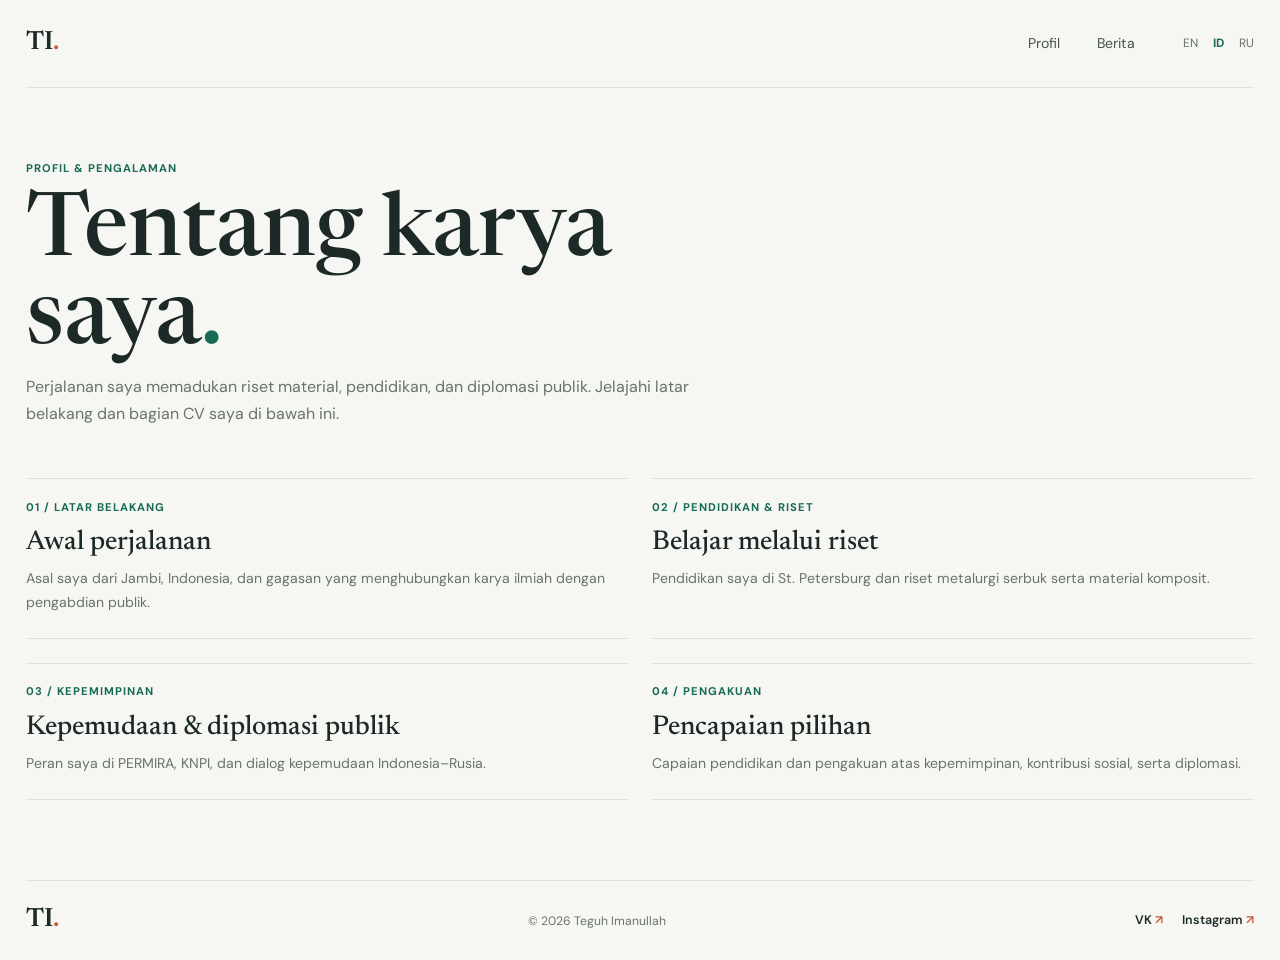
==== about-id.html @ bb49c458 "feat: add multiple new pages including About, Achievements, Background, Leadership, and Research sec" ====
<!DOCTYPE html>
<html lang="id">
<head>
	<meta charset="UTF-8" />
	<meta name="viewport" content="width=device-width, initial-scale=1.0" />
	<meta name="color-scheme" content="light" />
	<meta name="theme-color" content="#f6f7f3" />
	<link rel="icon" href="images/transparent-favicon.ico" type="image/x-icon" sizes="any" />
	<link rel="preconnect" href="https://fonts.googleapis.com" />
	<link rel="preconnect" href="https://fonts.gstatic.com" crossorigin />
	<link href="https://fonts.googleapis.com/css2?family=DM+Sans:wght@400;500;600;700&family=Newsreader:opsz,wght@6..72,500;6..72,600&display=swap" rel="stylesheet" />
	<link rel="stylesheet" href="styles.css" />
	<meta name="description" content="Latar belakang, pendidikan, riset, kepemimpinan, dan penghargaan Teguh Imanullah." />
	<title>Profil | Teguh Imanullah</title>
</head>
<body>
	<a href="#main-content" class="skip-link">Lewati ke konten</a>
	<header class="site-header">
		<a class="wordmark" href="id.html" aria-label="Teguh Imanullah, beranda">TI<span>.</span></a>
		<nav class="primary-nav" aria-label="Navigasi utama"><a href="about-id.html" aria-current="page">Profil</a><a href="news-id.html">Berita</a></nav>
		<nav class="language-nav" aria-label="Pilih bahasa"><a href="about.html" lang="en">EN</a><a href="about-id.html" lang="id" aria-current="page">ID</a><a href="about-ru.html" lang="ru">RU</a></nav>
	</header>
	<main class="news-main" id="main-content">
		<section class="news-intro" aria-labelledby="about-title">
			<p class="eyebrow">Profil &amp; pengalaman</p>
			<h1 id="about-title">Tentang karya saya<span>.</span></h1>
			<p>Perjalanan saya memadukan riset material, pendidikan, dan diplomasi publik. Jelajahi latar belakang dan bagian CV saya di bawah ini.</p>
		</section>
		<nav class="cv-grid" aria-label="Bagian profil dan CV">
			<a class="cv-card" href="background.html"><p class="eyebrow">01 / Latar belakang</p><h2>Awal perjalanan</h2><p>Asal saya dari Jambi, Indonesia, dan gagasan yang menghubungkan karya ilmiah dengan pengabdian publik.</p></a>
			<a class="cv-card" href="research.html"><p class="eyebrow">02 / Pendidikan &amp; riset</p><h2>Belajar melalui riset</h2><p>Pendidikan saya di St. Petersburg dan riset metalurgi serbuk serta material komposit.</p></a>
			<a class="cv-card" href="leadership.html"><p class="eyebrow">03 / Kepemimpinan</p><h2>Kepemudaan &amp; diplomasi publik</h2><p>Peran saya di PERMIRA, KNPI, dan dialog kepemudaan Indonesia–Rusia.</p></a>
			<a class="cv-card" href="achievements.html"><p class="eyebrow">04 / Pengakuan</p><h2>Pencapaian pilihan</h2><p>Capaian pendidikan dan pengakuan atas kepemimpinan, kontribusi sosial, serta diplomasi.</p></a>
		</nav>
	</main>
	<footer class="site-footer">
		<a class="wordmark" href="id.html" aria-label="Teguh Imanullah, beranda">TI<span>.</span></a>
		<p>&copy; 2026 Teguh Imanullah</p>
		<nav class="social-links" aria-label="Media sosial"><a href="https://www.vk.ru/teguhimanullah/" target="_blank" rel="me noopener noreferrer">VK <span aria-hidden="true">&#8599;</span></a><a href="https://www.instagram.com/teguhimanullah6/" target="_blank" rel="me noopener noreferrer">Instagram <span aria-hidden="true">&#8599;</span></a></nav>
	</footer>
</body>
</html>
---- styles.css ----
:root {
    color-scheme: light;
    --paper: #f6f7f3;
    --surface: #fffefa;
    --ink: #1c2926;
    --muted: #68736e;
    --line: #dce2dc;
    --green: #176b55;
    --orange: #c45d3c;
    --serif: "Newsreader", Georgia, serif;
    --sans: "DM Sans", "Segoe UI", sans-serif;
}

*,
*::before,
*::after {
    box-sizing: border-box;
}

html {
    scroll-behavior: smooth;
    scroll-padding-top: 6rem;
}

body {
    margin: 0;
    background: var(--paper);
    color: var(--ink);
    font-family: var(--sans);
    font-size: 16px;
    line-height: 1.65;
    -webkit-font-smoothing: antialiased;
}

a {
    color: inherit;
    text-decoration: none;
}

a:focus-visible {
    outline: 2px solid var(--orange);
    outline-offset: 4px;
}

.skip-link {
    position: absolute;
    z-index: 5;
    top: 1rem;
    left: 1rem;
    padding: 0.65rem 1rem;
    transform: translateY(-160%);
    background: var(--ink);
    color: white;
}

.skip-link:focus {
    transform: translateY(0);
}

.site-header,
main,
.site-footer {
    width: min(1440px, calc(100% - 52px));
    margin-inline: auto;
}

.site-header {
    min-height: 88px;
    display: flex;
    align-items: center;
    justify-content: space-between;
    border-bottom: 1px solid var(--line);
}

.wordmark {
    font-family: var(--serif);
    font-size: 1.65rem;
    font-weight: 600;
    line-height: 1;
}

.wordmark span {
    color: var(--orange);
}

.primary-nav,
.language-nav,
.social-links {
    display: flex;
    align-items: center;
}

.primary-nav {
    gap: 2.3rem;
    margin-left: auto;
    margin-right: 3rem;
    color: #46534e;
    font-size: 0.88rem;
}

.primary-nav a:hover,
.social-links a:hover {
    color: var(--green);
}

.language-nav {
    gap: 0.95rem;
    color: var(--muted);
    font-size: 0.75rem;
}

.language-nav a[aria-current="page"] {
    color: var(--green);
    font-weight: 700;
}

.hero {
    min-height: 630px;
    display: grid;
    grid-template-columns: 1.1fr 0.9fr;
    align-items: center;
    gap: clamp(3rem, 8vw, 8rem);
    padding-block: 4.8rem 5.4rem;
}

.hero-copy {
    padding-block: 1rem;
    animation: rise-in 700ms ease-out both;
}

.eyebrow {
    margin: 0;
    color: var(--green);
    font-size: 0.7rem;
    font-weight: 700;
    letter-spacing: 0.09em;
    line-height: 1.5;
    text-transform: uppercase;
}

.hero .eyebrow {
    display: flex;
    align-items: center;
    gap: 0.65rem;
}

.status-dot {
    width: 7px;
    height: 7px;
    flex: 0 0 auto;
    border-radius: 50%;
    background: var(--orange);
}

.eyebrow-divider {
    color: #a0aaa4;
}

h1,
h2,
h3,
p {
    margin-top: 0;
}

.hero h1 {
    margin: 1.55rem 0 1.3rem;
    font-family: var(--serif);
    font-size: clamp(4.5rem, 8vw, 7rem);
    font-weight: 500;
    letter-spacing: 0;
    line-height: 0.91;
}

.hero h1 span {
    color: var(--green);
}

.hero-lede {
    max-width: 490px;
    margin-bottom: 0.9rem;
    font-family: var(--serif);
    font-size: clamp(1.45rem, 2.3vw, 1.85rem);
    line-height: 1.25;
}

.hero-intro {
    max-width: 440px;
    margin-bottom: 1.8rem;
    color: var(--muted);
    font-size: 0.93rem;
}

.text-link {
    display: inline-flex;
    align-items: center;
    gap: 0.65rem;
    padding-bottom: 0.28rem;
    border-bottom: 1px solid #9aaca3;
    color: var(--green);
    font-size: 0.85rem;
    font-weight: 700;
}

.text-link span {
    transition: transform 180ms ease;
}

.text-link:hover span {
    transform: translateY(3px);
}

.portrait-wrap {
    position: relative;
    width: 100%;
    max-width: 488px;
    justify-self: end;
    animation: rise-in 800ms 100ms ease-out both;
}

.portrait-frame {
    position: relative;
    aspect-ratio: 0.82;
    overflow: hidden;
    background: #dce8df;
    isolation: isolate;
}

.portrait-frame::before {
    position: absolute;
    z-index: -1;
    inset: 12px;
    border: 1px solid rgb(255 255 255 / 54%);
    content: "";
}

.portrait-frame img {
    position: absolute;
    inset: 0;
    width: 100%;
    height: 100%;
    object-fit: contain;
    object-position: center bottom;
}

.portrait-caption {
    position: absolute;
    right: 0;
    bottom: 0;
    left: 0;
    display: flex;
    justify-content: space-between;
    gap: 1rem;
    margin: 0;
    padding: 1rem 1.15rem;
    background: rgb(28 41 38 / 88%);
    color: white;
    font-size: 0.68rem;
}

.portrait-caption i {
    color: #e69b78;
    font-style: normal;
}

.portrait-index {
    position: absolute;
    right: -1.25rem;
    bottom: 5.3rem;
    color: var(--muted);
    font-size: 0.64rem;
    letter-spacing: 0.1em;
    writing-mode: vertical-rl;
}

.work-section {
    display: grid;
    grid-template-columns: 0.9fr 1.1fr;
    gap: clamp(3rem, 8vw, 8rem);
    padding-block: 5.7rem;
    border-top: 1px solid var(--line);
}

.section-heading h2 {
    margin: 1rem 0 0;
    font-family: var(--serif);
    font-size: clamp(2.5rem, 4vw, 3.65rem);
    font-weight: 500;
    line-height: 1.05;
}

.section-heading h2 span {
    color: var(--green);
}

.discipline-list {
    border-top: 1px solid var(--line);
}

.discipline {
    display: grid;
    grid-template-columns: 2.2rem 1fr 1rem;
    align-items: start;
    gap: 1.1rem;
    padding: 1.55rem 0;
    border-bottom: 1px solid var(--line);
}

.discipline-number {
    padding-top: 0.3rem;
    color: var(--orange);
    font-size: 0.72rem;
    font-weight: 700;
}

.discipline h3 {
    margin-bottom: 0.4rem;
    font-family: var(--serif);
    font-size: 1.55rem;
    font-weight: 500;
}

.discipline p {
    max-width: 430px;
    margin: 0;
    color: var(--muted);
    font-size: 0.88rem;
}

.discipline-mark {
    color: var(--green);
    font-size: 1rem;
}

.profile-section {
    display: grid;
    grid-template-columns: 0.9fr 1.1fr;
    gap: clamp(3rem, 8vw, 8rem);
    padding-block: 4.5rem 5.3rem;
    border-top: 1px solid var(--line);
}

.profile-grid {
    display: grid;
    grid-template-columns: repeat(2, minmax(0, 1fr));
    gap: 1.5rem;
}

.profile-entry {
    padding-top: 1.15rem;
    border-top: 1px solid var(--line);
}

.profile-entry h3 {
    margin: 0.75rem 0 0.55rem;
    font-family: var(--serif);
    font-size: 1.45rem;
    font-weight: 500;
    line-height: 1.15;
}

.profile-entry > p:last-child {
    margin: 0;
    color: var(--muted);
    font-size: 0.85rem;
}

.cv-grid {
    display: grid;
    grid-template-columns: repeat(2, minmax(0, 1fr));
    gap: 1.5rem;
}

.cv-card {
    display: block;
    min-height: 100%;
    padding: 1.2rem 0 1.5rem;
    border-top: 1px solid var(--line);
    border-bottom: 1px solid var(--line);
    transition: border-color 180ms ease, transform 180ms ease;
}

.cv-card:hover {
    transform: translateY(-3px);
    border-color: var(--green);
}

.cv-card h2,
.cv-detail h2 {
    margin: 0.75rem 0 0.55rem;
    font-family: var(--serif);
    font-size: 1.7rem;
    font-weight: 500;
    line-height: 1.15;
}

.cv-card > p:last-child,
.cv-detail p,
.cv-detail li {
    color: var(--muted);
    font-size: 0.88rem;
}

.cv-card > p:last-child {
    margin: 0;
}

.cv-detail {
    max-width: 780px;
}

.cv-detail section + section {
    margin-top: 2rem;
    padding-top: 1.5rem;
    border-top: 1px solid var(--line);
}

.cv-detail h2 {
    font-size: 1.55rem;
}

.cv-detail p:last-child,
.cv-detail ul:last-child {
    margin-bottom: 0;
}

.cv-detail ul {
    padding-left: 1.25rem;
}

.cv-back-link {
    display: inline-flex;
    margin-top: 2.5rem;
    color: var(--green);
    font-size: 0.85rem;
    font-weight: 700;
}

.cv-back-link:hover {
    text-decoration: underline;
    text-underline-offset: 0.2em;
}

.news-main {
    min-height: calc(100vh - 168px);
    padding-block: 4.5rem 5rem;
}

.news-intro {
    max-width: 720px;
    padding-bottom: 3.2rem;
}

.news-intro h1 {
    margin: 0.8rem 0 0.55rem;
    font-family: var(--serif);
    font-size: clamp(3.4rem, 7vw, 5.5rem);
    font-weight: 500;
    letter-spacing: 0;
    line-height: 1;
}

.news-intro h1 span {
    color: var(--green);
}

.news-intro > p:last-child {
    margin: 0;
    color: var(--muted);
}

.news-list {
    display: grid;
    grid-template-columns: repeat(4, minmax(0, 1fr));
    gap: 2rem 1.25rem;
}

.news-item {
    position: relative;
    display: grid;
    grid-template-columns: minmax(0, 1fr);
    align-content: start;
    gap: 0.7rem;
    min-width: 0;
    padding-bottom: 1.5rem;
    border-bottom: 1px solid var(--line);
}

.news-image {
    display: grid;
    width: 100%;
    aspect-ratio: 4 / 3;
    overflow: hidden;
    background: #e5eae6;
}

.news-image img {
    display: block;
    width: 100%;
    height: 100%;
    object-fit: cover;
}

.news-image--logo {
    padding: 0.75rem;
    background: #fffefa;
}

.news-image--logo img {
    object-fit: contain;
}

.news-image--publisher {
    place-items: center;
    background: var(--ink);
    color: #fffefa;
    font-family: var(--serif);
    font-size: 1.25rem;
    font-weight: 600;
}

.news-date {
    display: flex;
    justify-content: space-between;
    gap: 0.5rem;
    margin: 0;
    color: var(--muted);
    font-size: 0.7rem;
}

.news-date span {
    color: var(--green);
    font-size: 0.68rem;
    font-weight: 700;
    letter-spacing: 0.06em;
}

.news-copy h2 {
    margin: 0 0 0.5rem;
    font-family: var(--serif);
    font-size: 1.35rem;
    font-weight: 500;
    line-height: 1.15;
}

.news-copy > p {
    margin-bottom: 0.85rem;
    color: var(--muted);
    font-size: 0.8rem;
    line-height: 1.55;
}

.news-copy .text-link {
    max-width: 100%;
    gap: 0.4rem;
    flex-wrap: wrap;
    font-size: 0.76rem;
}

.news-index {
    position: absolute;
    top: 2.7rem;
    right: 0.55rem;
    z-index: 1;
    padding: 0.15rem 0.35rem;
    background: var(--ink);
    color: var(--surface);
    font-size: 0.75rem;
    font-weight: 700;
}

@media (max-width: 1100px) {
    .news-list,
    .news-reference-list {
        grid-template-columns: repeat(3, minmax(0, 1fr));
    }
}

.news-note {
    margin: 1.2rem 0 0;
    color: var(--muted);
    font-size: 0.75rem;
}

.news-reference-section {
    margin-top: 3.5rem;
    padding-top: 2rem;
    border-top: 1px solid var(--line);
}

.news-reference-section h2 {
    margin: 0.65rem 0 0.4rem;
    font-family: var(--serif);
    font-size: clamp(1.8rem, 3vw, 2.4rem);
    font-weight: 500;
    line-height: 1.15;
}

.news-reference-intro {
    margin: 0 0 1.5rem;
    color: var(--muted);
    font-size: 0.85rem;
}

.news-reference-list {
    display: grid;
    grid-template-columns: repeat(4, minmax(0, 1fr));
    gap: 2rem 1.25rem;
    margin: 0;
    padding: 0;
    list-style: none;
}

.news-reference-list li {
    position: relative;
    display: grid;
    grid-template-columns: minmax(0, 1fr);
    align-content: start;
    gap: 0.7rem;
    min-width: 0;
    padding-bottom: 1.5rem;
    border-bottom: 1px solid var(--line);
}

.news-reference-list li:nth-child(n + 21) {
    display: none;
}

.news-reference-list li::before {
    display: grid;
    aspect-ratio: 4 / 3;
    place-items: center;
    padding: 1rem;
    background: var(--ink);
    color: #fffefa;
    content: "PRESS COVERAGE";
    font-family: var(--serif);
    font-size: 1rem;
    font-weight: 600;
    text-align: center;
}

.news-reference-list li:nth-child(1)::before {
    background: #315a4b;
    content: "WORLD PUBLIC SUMMIT";
}

.news-reference-list li:nth-child(2)::before {
    background: #1c3e42;
    content: "BRICS EDUCATION COUNCIL";
}

.news-reference-list li:nth-child(4)::before,
.news-reference-list li:nth-child(11)::before {
    background: #174b52;
    content: "SPbPU HARMONY";
}

.news-reference-list li:nth-child(5)::before {
    background: #405b3b;
    content: "LENMEDIA";
}

.news-reference-list li:nth-child(6)::before {
    background: #334858;
    content: "PETERSBURG DIARY";
}

.news-reference-list li:nth-child(7)::before {
    background: #6b3b32;
    content: "SPBSSK";
}

.news-reference-list li:nth-child(8)::before,
.news-reference-list li:nth-child(10)::before,
.news-reference-list li:nth-child(12)::before {
    background: #174b52;
    content: "SPbPU";
}

.news-reference-list li:nth-child(9)::before {
    background: #3e5548;
    content: "ZAURAL";
}

.news-reference-list li:nth-child(13)::before {
    background: #31475e;
    content: "TV ZVEZDA";
}

.news-reference-list li:nth-child(16)::before {
    background: #173c38;
    content: "POLYTECH GLOBAL";
}

.news-reference-list li:nth-child(17)::before {
    background: #303842;
    content: "DZEN";
}

.news-reference-list li:nth-child(19)::before {
    background: #525044;
    content: "INTERMOL";
}

.news-reference-list li:nth-child(20)::before {
    background: #35564b;
    content: "RUSSIAN GEOGRAPHICAL SOCIETY";
}

.news-reference-list a {
    font-family: var(--serif);
    font-size: 1.2rem;
    line-height: 1.3;
}

.news-reference-list a:hover {
    color: var(--green);
}

.news-reference-list span {
    color: var(--muted);
    font-size: 0.76rem;
    line-height: 1.5;
}

.news-reference-list li:nth-child(3)::before {
    background: #dce5df url("https://f34aa803-8613-44c2-aeb6-1ffc411a222c.selstorage.ru/persons/263/photo.webp") center 32% / cover no-repeat;
    content: "";
}

.news-reference-list li:nth-child(14)::before {
    background: #e6e9e7 url("https://images.techinsider.ru/upload/img_cache/032/03265e55a5d1e3d74e8982543499662b_ce_2000x1333x0x17_cropped_666x444.webp") center / cover no-repeat;
    content: "";
}

.news-reference-list li:nth-child(15)::before {
    background: #e6e9e7 url("https://www.m24.ru/b/d/nBkSUhL2h1Qkncm2Jb6BrNOp2Z3z8Zj21iDEh_fH_nKUPXuaDyXTjHou4MVO6BCVoZKf9GqVe5Q_CPawk214LyWK9G1N5ho=zbVJ37tpkvL1dCUM3Nq74A.jpg") center / cover no-repeat;
    content: "";
}

.news-reference-list li:nth-child(18)::before {
    background: #e6e9e7 url("https://xn----8sbnatxcctbeddbtj9c2e.xn--p1ai/files/news/2022/09/zastavka_v_socseti.jpg") center / cover no-repeat;
    content: "";
}

.closing-note {
    display: grid;
    grid-template-columns: 0.8fr 1.5fr auto;
    align-items: center;
    gap: 2rem;
    padding: 2.2rem 0 3.7rem;
    border-top: 1px solid var(--line);
}

.closing-note blockquote {
    margin: 0;
    font-family: var(--serif);
    font-size: clamp(1.7rem, 3vw, 2.55rem);
    line-height: 1.2;
}

.closing-note .text-link {
    justify-self: end;
    white-space: nowrap;
}

.site-footer {
    min-height: 80px;
    display: flex;
    align-items: center;
    justify-content: space-between;
    gap: 1.5rem;
    border-top: 1px solid var(--line);
}

.site-footer > p {
    margin: 0;
    color: var(--muted);
    font-size: 0.76rem;
}

.social-links {
    gap: 1.2rem;
    font-size: 0.78rem;
    font-weight: 600;
}

.social-links span {
    color: var(--orange);
}

@keyframes rise-in {
    from {
        opacity: 0;
        transform: translateY(16px);
    }

    to {
        opacity: 1;
        transform: translateY(0);
    }
}

@media (max-width: 760px) {
    .site-header,
    main,
    .site-footer {
        width: min(100% - 40px, 560px);
    }

    .site-header {
        min-height: 72px;
    }

    .primary-nav {
        gap: 1rem;
        margin-right: 1.2rem;
        font-size: 0.78rem;
    }

    .language-nav {
        gap: 0.55rem;
        font-size: 0.68rem;
    }

    .hero {
        min-height: 0;
        grid-template-columns: 1fr 0.76fr;
        gap: 1.4rem;
        padding-block: 4rem 4.5rem;
    }

    .hero .eyebrow {
        flex-wrap: wrap;
        gap: 0.4rem;
        font-size: 0.58rem;
    }

    .hero h1 {
        font-size: clamp(3.2rem, 10vw, 5rem);
    }

    .hero-lede {
        font-size: 1.4rem;
    }

    .hero-intro {
        font-size: 0.83rem;
    }

    .portrait-index {
        right: -1rem;
    }

    .work-section {
        grid-template-columns: 1fr;
        gap: 2.2rem;
        padding-block: 4rem;
    }

    .profile-section {
        grid-template-columns: 1fr;
        gap: 2.2rem;
        padding-block: 3.5rem 4rem;
    }

    .cv-grid {
        grid-template-columns: 1fr;
        gap: 1.2rem;
    }

    .news-main {
        padding-block: 3.5rem 4rem;
    }

    .news-item {
        grid-template-columns: minmax(0, 1fr);
    }

    .news-list {
        grid-template-columns: repeat(2, minmax(0, 1fr));
    }

    .news-reference-list {
        grid-template-columns: repeat(2, minmax(0, 1fr));
    }

    .closing-note {
        grid-template-columns: 1fr auto;
        gap: 0.8rem 1.5rem;
    }

    .closing-note .eyebrow {
        grid-column: 1 / -1;
    }
}

@media (max-width: 520px) {
    .site-header,
    main,
    .site-footer {
        width: calc(100% - 36px);
    }

    .primary-nav {
        gap: 0.8rem;
        margin-right: 0.8rem;
    }

    .primary-nav a {
        font-size: 0.72rem;
    }

    .language-nav {
        gap: 0.45rem;
    }

    .hero {
        grid-template-columns: 1fr;
        gap: 2.5rem;
        padding-top: 3.2rem;
    }

    .hero-copy {
        padding: 0;
    }

    .hero h1 {
        margin-top: 1.2rem;
        font-size: clamp(4rem, 16vw, 5.2rem);
    }

    .portrait-wrap {
        width: min(82%, 330px);
        justify-self: center;
    }

    .portrait-index {
        right: -1.5rem;
    }

    .discipline {
        grid-template-columns: 1.7rem 1fr 0.8rem;
        gap: 0.65rem;
    }

    .profile-grid {
        grid-template-columns: 1fr;
        gap: 1.5rem;
    }

    .news-item {
        grid-template-columns: minmax(0, 1fr);
        gap: 1rem;
    }

    .news-reference-list li {
        grid-template-columns: 1fr;
        gap: 0.7rem;
    }

    .news-reference-list span {
        text-align: left;
    }

    .news-date {
        align-items: baseline;
    }

    .news-list {
        grid-template-columns: 1fr;
    }

    .news-reference-list {
        grid-template-columns: 1fr;
    }

    .closing-note .text-link {
        justify-self: start;
    }

    .site-footer {
        flex-wrap: wrap;
        padding-block: 1.2rem;
    }

    .site-footer > p {
        order: 1;
        width: 100%;
    }
}

@media (prefers-reduced-motion: reduce) {
    *,
    *::before,
    *::after {
        scroll-behavior: auto !important;
        animation-duration: 0.01ms !important;
        animation-iteration-count: 1 !important;
        transition-duration: 0.01ms !important;
    }
}
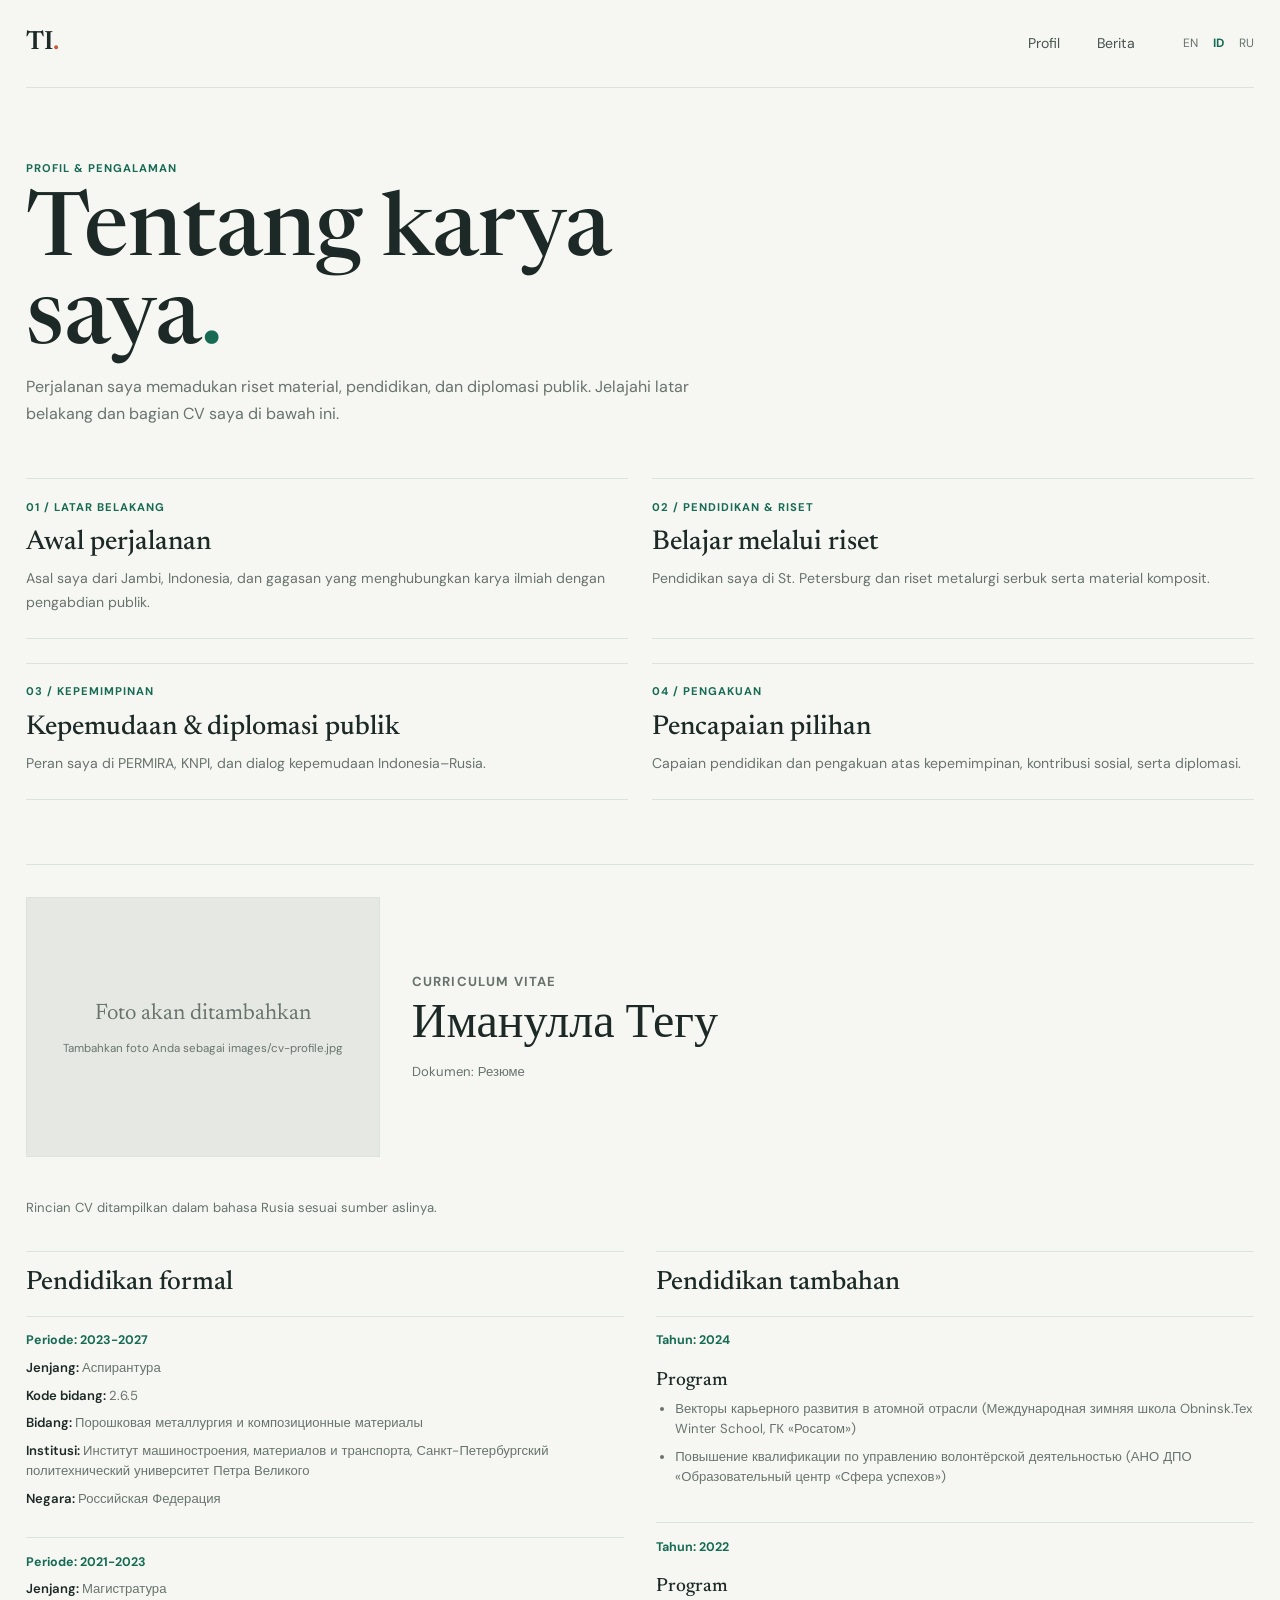
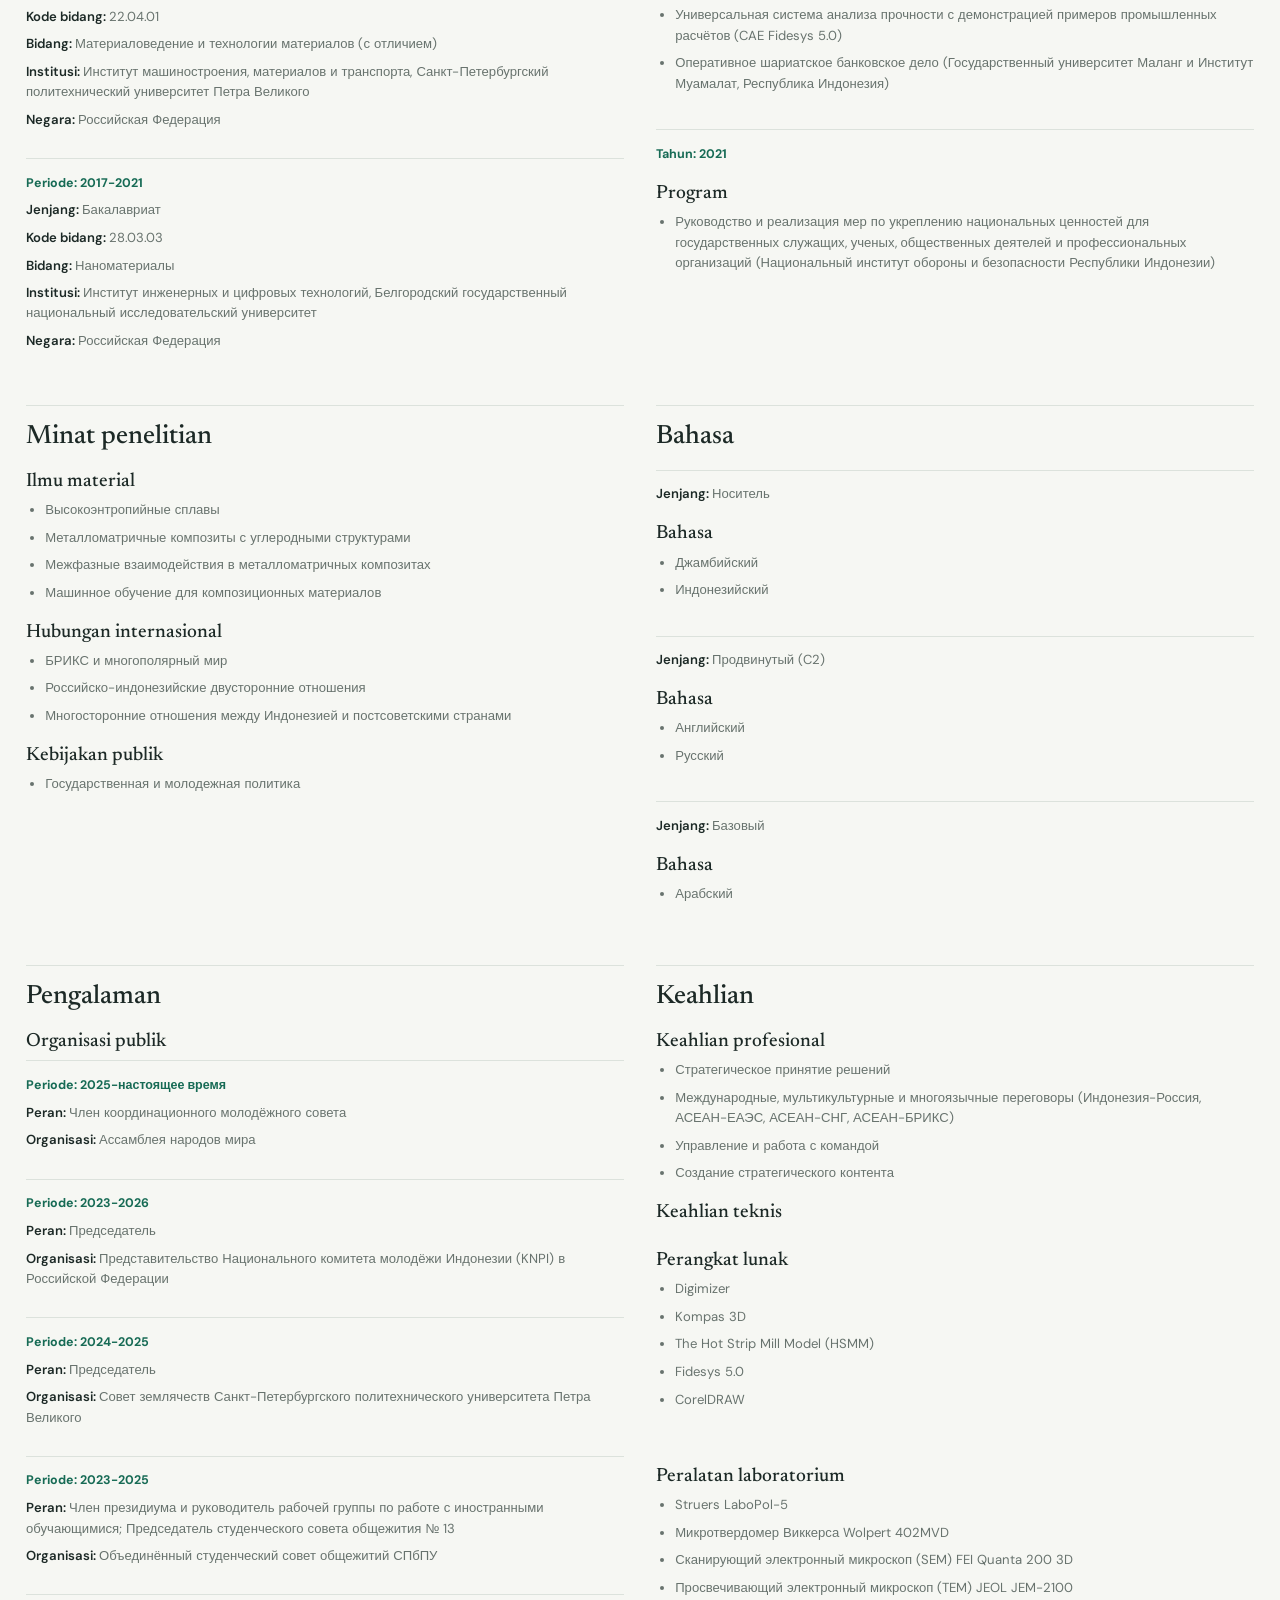
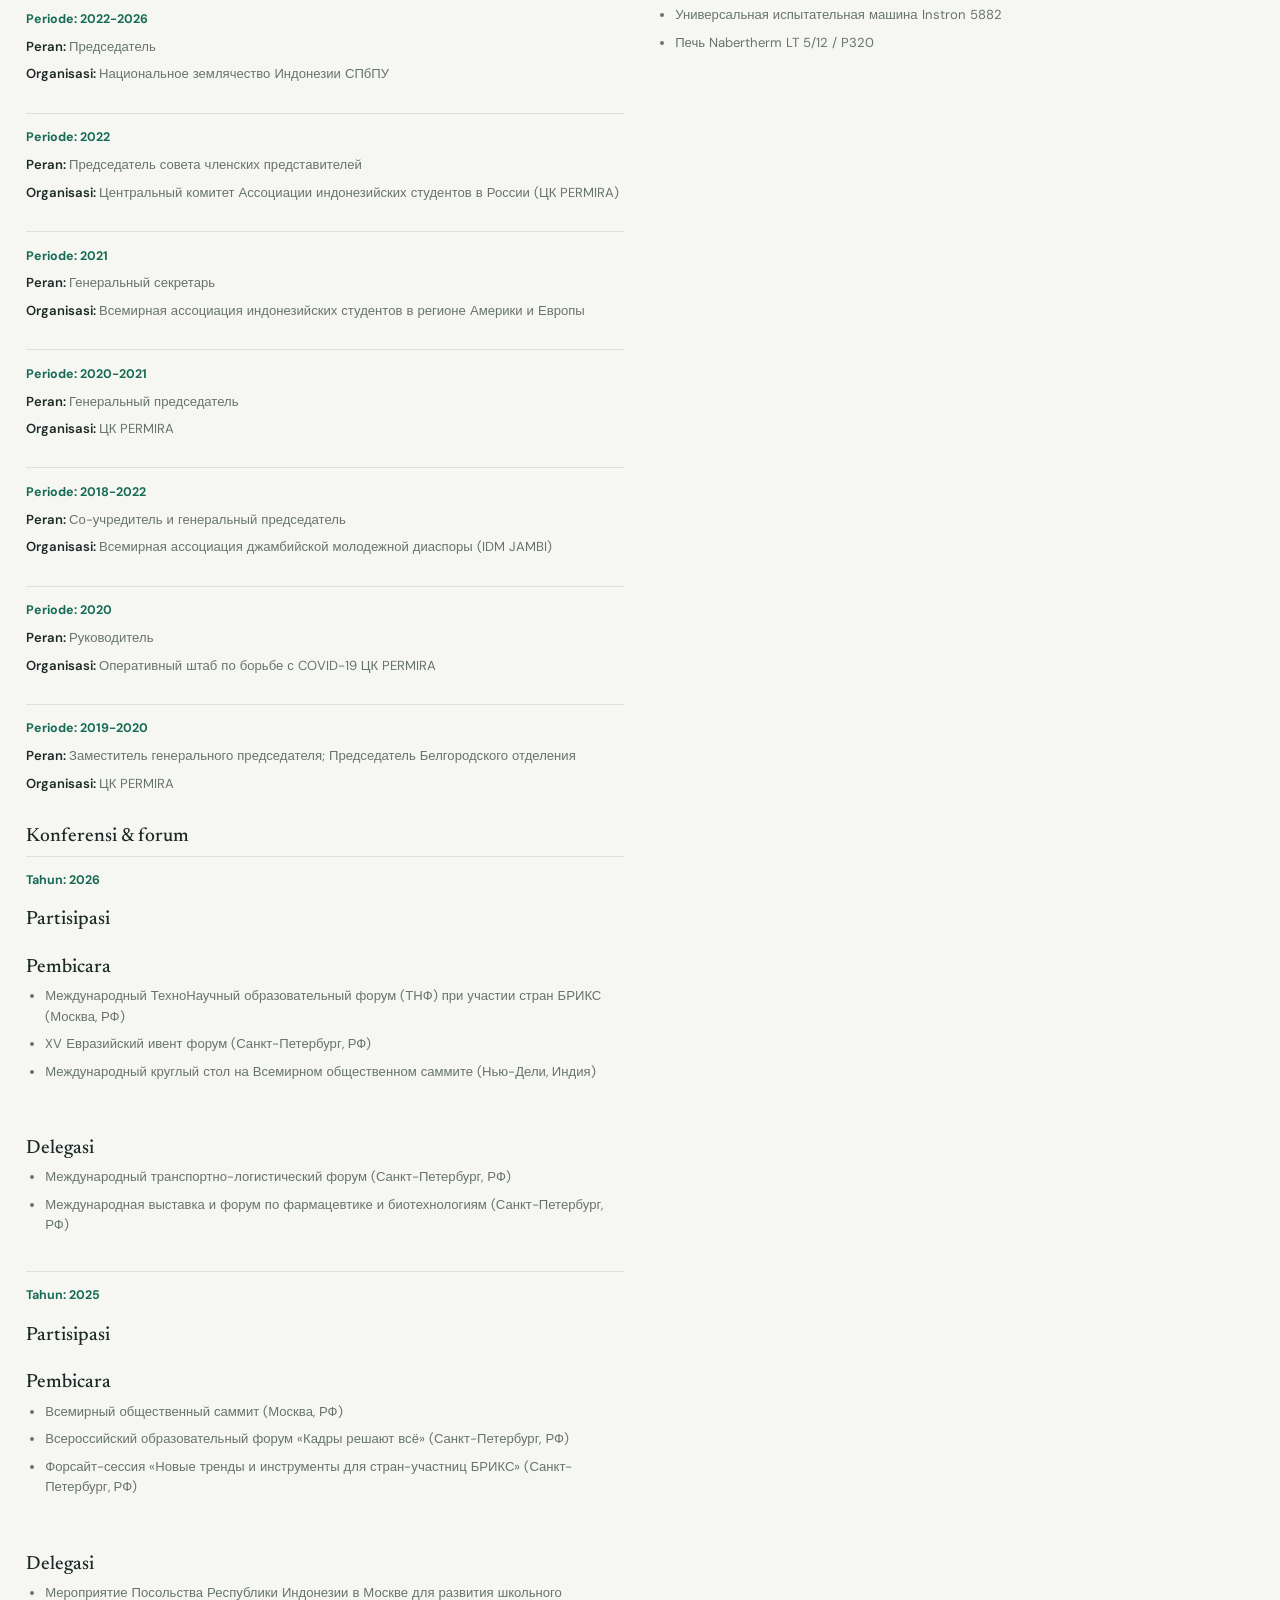
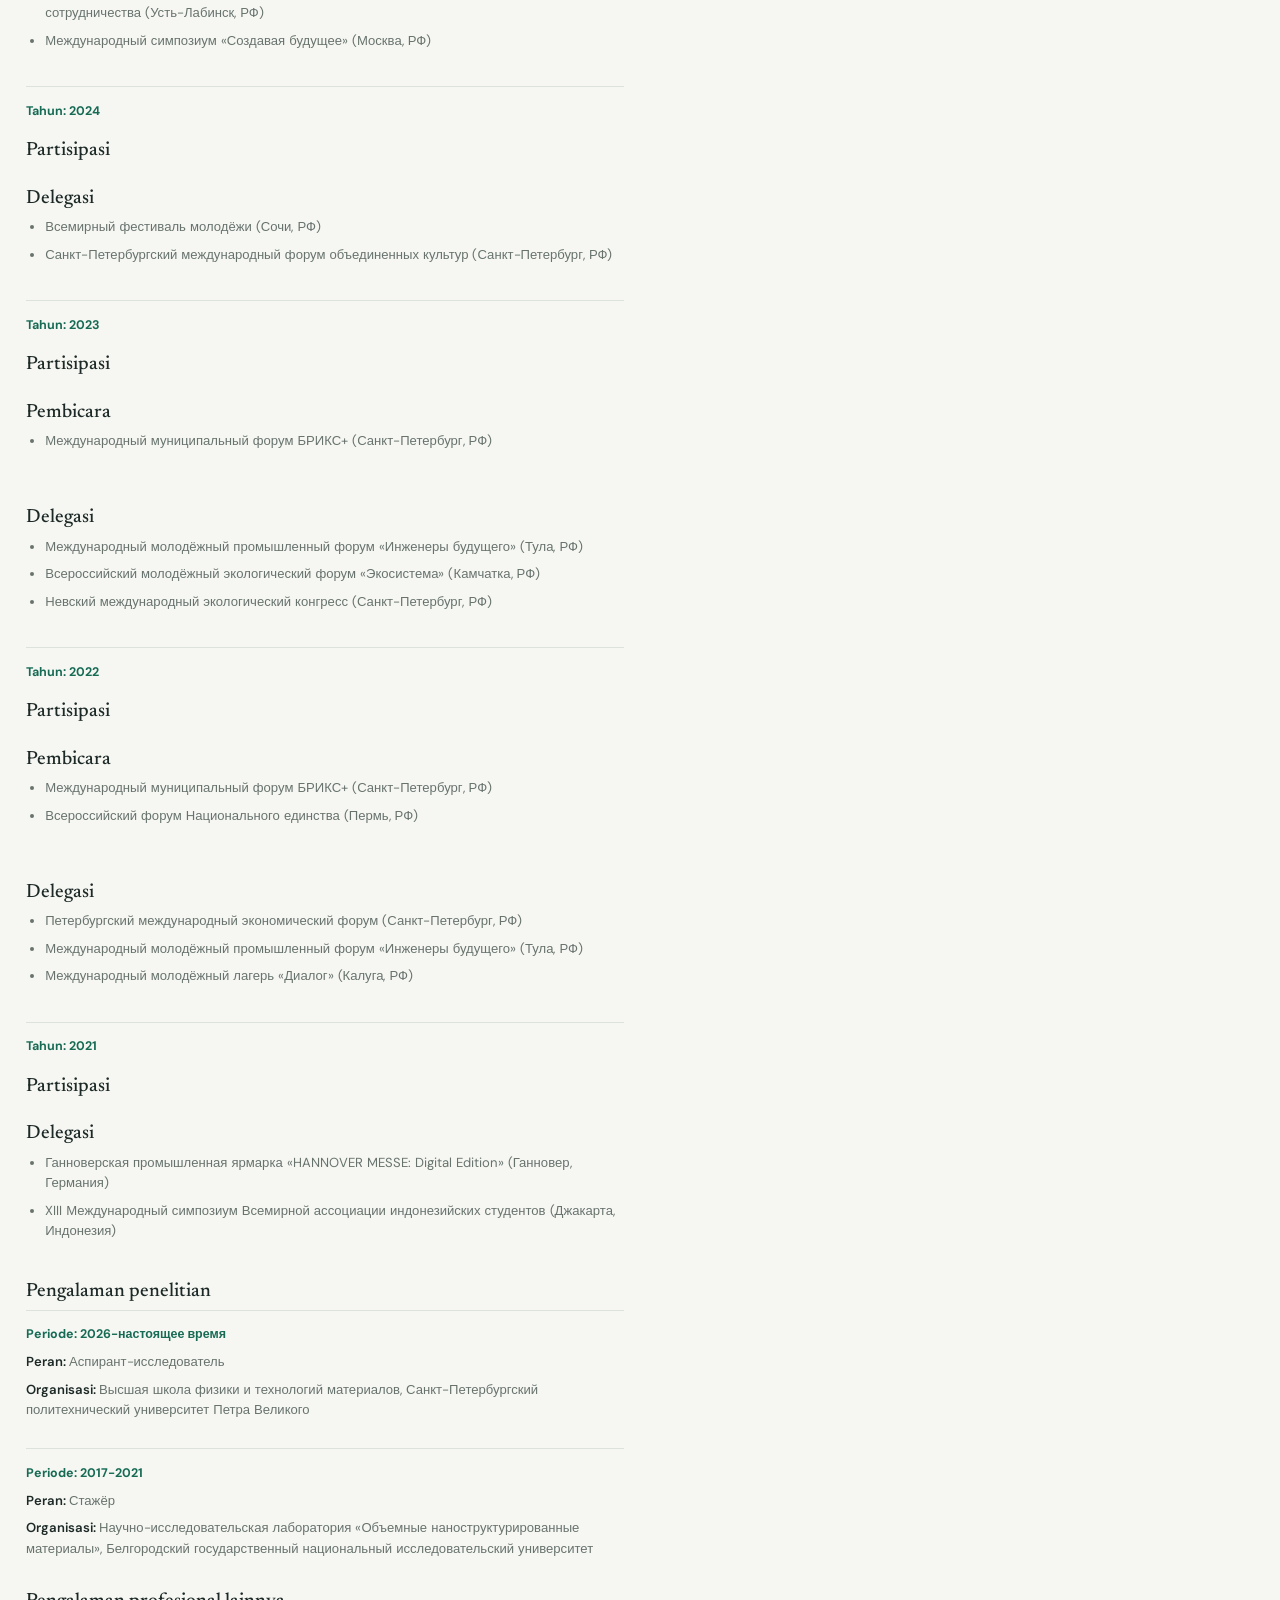
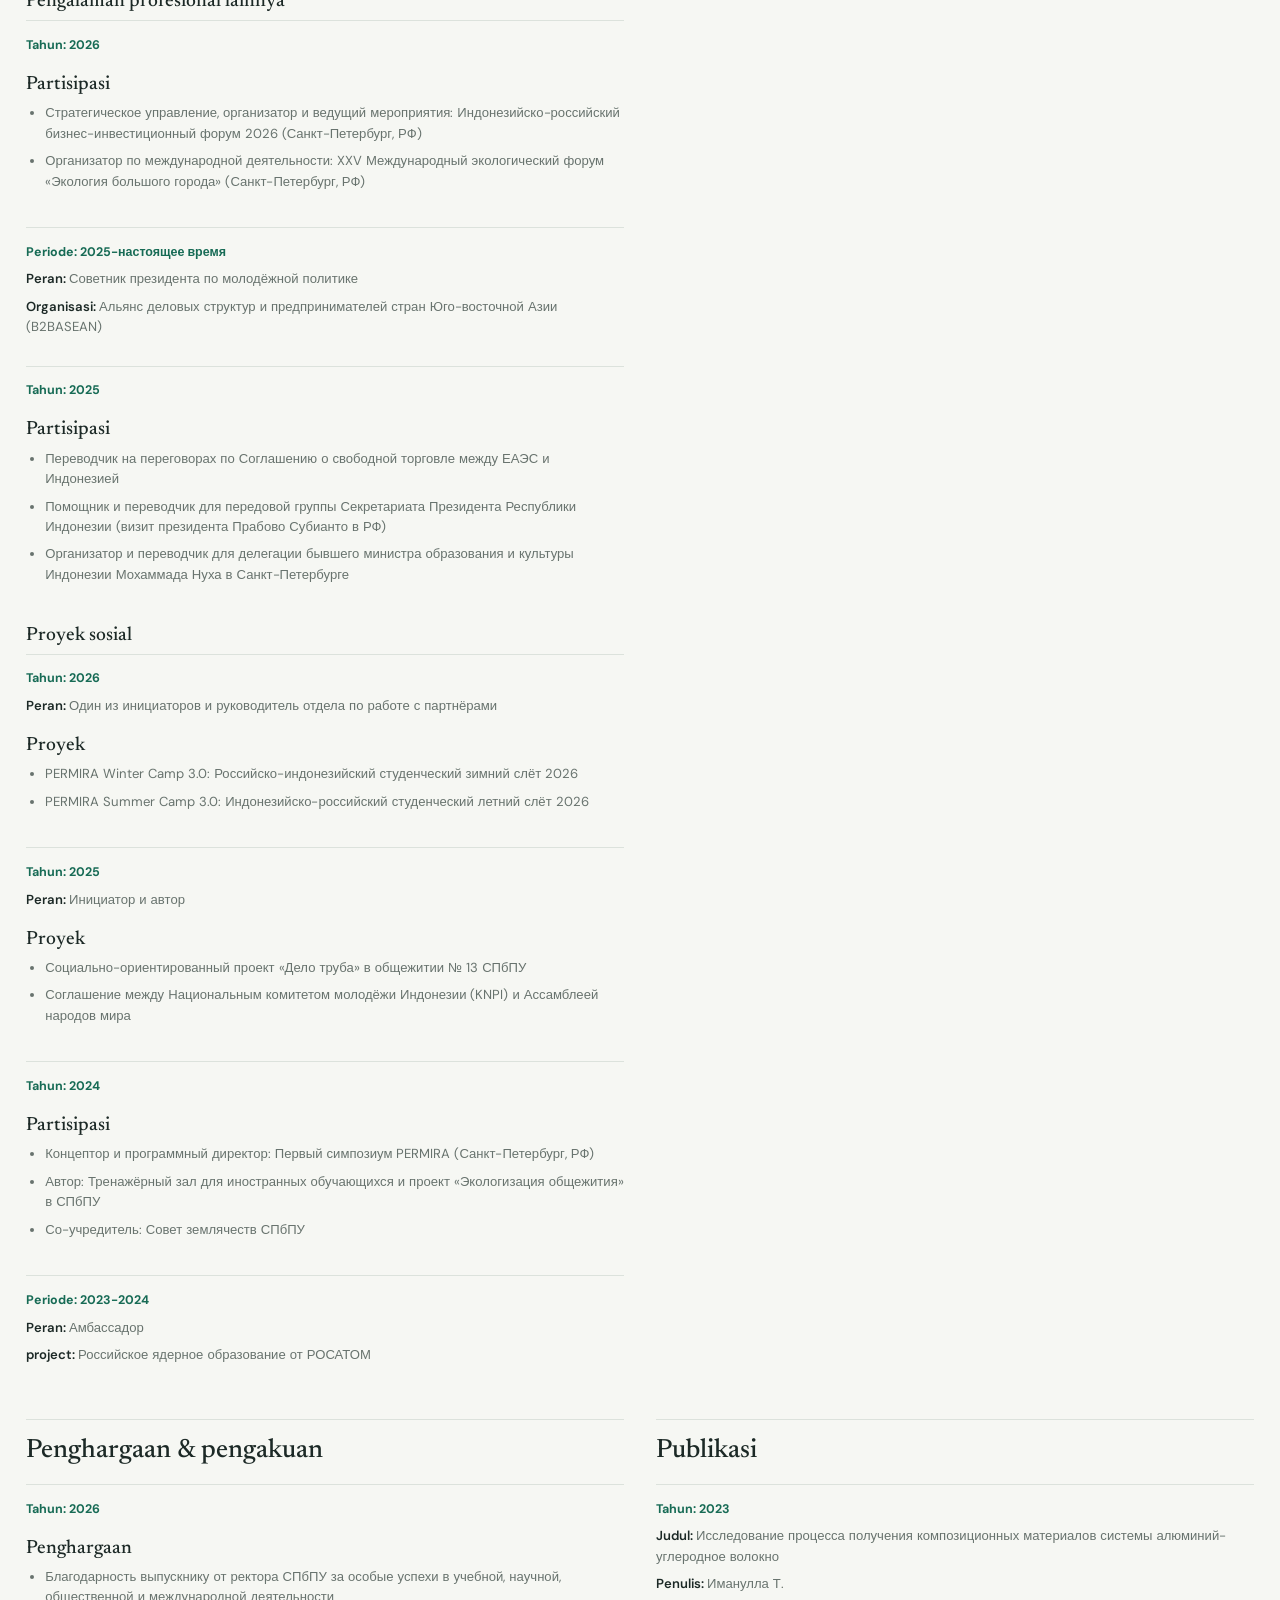
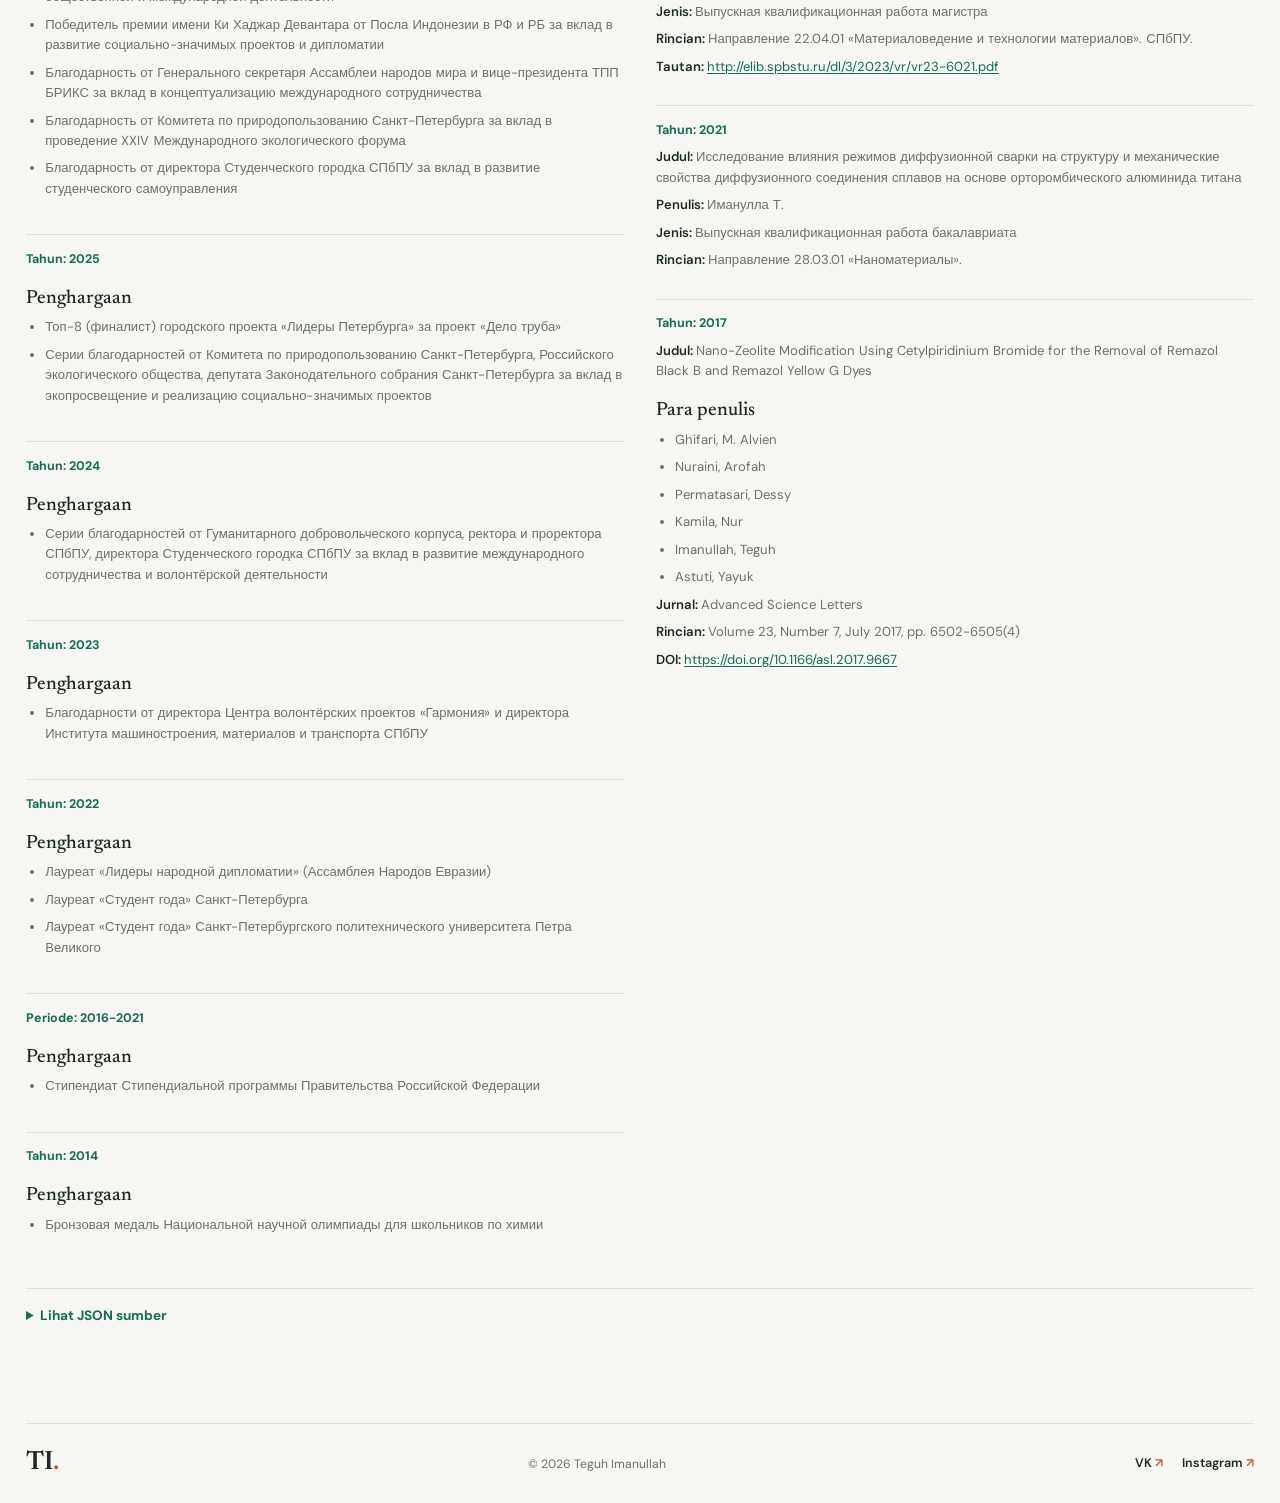
==== commit be4df3ac: "add: cv in the form of json (but not really updated since the copilot AI agent reached its limit, so" ====
--- a/about-id.html
+++ b/about-id.html
@@ -32,6 +32,9 @@
 			<a class="cv-card" href="leadership.html"><p class="eyebrow">03 / Kepemimpinan</p><h2>Kepemudaan &amp; diplomasi publik</h2><p>Peran saya di PERMIRA, KNPI, dan dialog kepemudaan Indonesia–Rusia.</p></a>
 			<a class="cv-card" href="achievements.html"><p class="eyebrow">04 / Pengakuan</p><h2>Pencapaian pilihan</h2><p>Capaian pendidikan dan pengakuan atas kepemimpinan, kontribusi sosial, serta diplomasi.</p></a>
 		</nav>
+		<div id="cv-profile" data-language="id"></div>
+		<script type="application/json" id="cv-data">{"personal_info":{"full_name":"Иманулла Тегу","document_type":"Резюме"},"formal_education":[{"period":"2023-2027","level":"Аспирантура","specialty_code":"2.6.5","specialty_name":"Порошковая металлургия и композиционные материалы","institution":"Институт машиностроения, материалов и транспорта, Санкт-Петербургский политехнический университет Петра Великого","country":"Российская Федерация"},{"period":"2021-2023","level":"Магистратура","specialty_code":"22.04.01","specialty_name":"Материаловедение и технологии материалов (с отличием)","institution":"Институт машиностроения, материалов и транспорта, Санкт-Петербургский политехнический университет Петра Великого","country":"Российская Федерация"},{"period":"2017-2021","level":"Бакалавриат","specialty_code":"28.03.03","specialty_name":"Наноматериалы","institution":"Институт инженерных и цифровых технологий, Белгородский государственный национальный исследовательский университет","country":"Российская Федерация"}],"non_formal_education":[{"year":2024,"programs":["Векторы карьерного развития в атомной отрасли (Международная зимняя школа Obninsk.Tex Winter School, ГК «Росатом»)","Повышение квалификации по управлению волонтёрской деятельностью (АНО ДПО «Образовательный центр «Сфера успехов»)"]},{"year":2022,"programs":["Универсальная система анализа прочности с демонстрацией примеров промышленных расчётов (CAE Fidesys 5.0)","Оперативное шариатское банковское дело (Государственный университет Маланг и Институт Муамалат, Республика Индонезия)"]},{"year":2021,"programs":["Руководство и реализация мер по укреплению национальных ценностей для государственных служащих, ученых, общественных деятелей и профессиональных организаций (Национальный институт обороны и безопасности Республики Индонезии)"]}],"research_interests":{"materials_science":["Высокоэнтропийные сплавы","Металломатричные композиты с углеродными структурами","Межфазные взаимодействия в металломатричных композитах","Машинное обучение для композиционных материалов"],"international_relations":["БРИКС и многополярный мир","Российско-индонезийские двусторонние отношения","Многосторонние отношения между Индонезией и постсоветскими странами"],"public_policy":["Государственная и молодежная политика"]},"languages":[{"level":"Носитель","languages":["Джамбийский","Индонезийский"]},{"level":"Продвинутый (C2)","languages":["Английский","Русский"]},{"level":"Базовый","languages":["Арабский"]}],"experience":{"public_organizations":[{"period":"2025-настоящее время","role":"Член координационного молодёжного совета","organization":"Ассамблея народов мира"},{"period":"2023-2026","role":"Председатель","organization":"Представительство Национального комитета молодёжи Индонезии (KNPI) в Российской Федерации"},{"period":"2024-2025","role":"Председатель","organization":"Совет землячеств Санкт-Петербургского политехнического университета Петра Великого"},{"period":"2023-2025","role":"Член президиума и руководитель рабочей группы по работе с иностранными обучающимися; Председатель студенческого совета общежития № 13","organization":"Объединённый студенческий совет общежитий СПбПУ"},{"period":"2022-2026","role":"Председатель","organization":"Национальное землячество Индонезии СПбПУ"},{"period":"2022","role":"Председатель совета членских представителей","organization":"Центральный комитет Ассоциации индонезийских студентов в России (ЦК PERMIRA)"},{"period":"2021","role":"Генеральный секретарь","organization":"Всемирная ассоциация индонезийских студентов в регионе Америки и Европы"},{"period":"2020-2021","role":"Генеральный председатель","organization":"ЦК PERMIRA"},{"period":"2018-2022","role":"Со-учредитель и генеральный председатель","organization":"Всемирная ассоциация джамбийской молодежной диаспоры (IDM JAMBI)"},{"period":"2020","role":"Руководитель","organization":"Оперативный штаб по борьбе с COVID-19 ЦК PERMIRA"},{"period":"2019-2020","role":"Заместитель генерального председателя; Председатель Белгородского отделения","organization":"ЦК PERMIRA"}],"conferences_and_forums":[{"year":2026,"roles":{"speaker":["Международный ТехноНаучный образовательный форум (ТНФ) при участии стран БРИКС (Москва, РФ)","XV Евразийский ивент форум (Санкт-Петербург, РФ)","Международный круглый стол на Всемирном общественном саммите (Нью-Дели, Индия)"],"delegate":["Международный транспортно-логистический форум (Санкт-Петербург, РФ)","Международная выставка и форум по фармацевтике и биотехнологиям (Санкт-Петербург, РФ)"]}},{"year":2025,"roles":{"speaker":["Всемирный общественный саммит (Москва, РФ)","Всероссийский образовательный форум «Кадры решают всё» (Санкт-Петербург, РФ)","Форсайт-сессия «Новые тренды и инструменты для стран-участниц БРИКС» (Санкт-Петербург, РФ)"],"delegate":["Мероприятие Посольства Республики Индонезии в Москве для развития школьного сотрудничества (Усть-Лабинск, РФ)","Международный симпозиум «Создавая будущее» (Москва, РФ)"]}},{"year":2024,"roles":{"delegate":["Всемирный фестиваль молодёжи (Сочи, РФ)","Санкт-Петербургский международный форум объединенных культур (Санкт-Петербург, РФ)"]}},{"year":2023,"roles":{"speaker":["Международный муниципальный форум БРИКС+ (Санкт-Петербург, РФ)"],"delegate":["Международный молодёжный промышленный форум «Инженеры будущего» (Тула, РФ)","Всероссийский молодёжный экологический форум «Экосистема» (Камчатка, РФ)","Невский международный экологический конгресс (Санкт-Петербург, РФ)"]}},{"year":2022,"roles":{"speaker":["Международный муниципальный форум БРИКС+ (Санкт-Петербург, РФ)","Всероссийский форум Национального единства (Пермь, РФ)"],"delegate":["Петербургский международный экономический форум (Санкт-Петербург, РФ)","Международный молодёжный промышленный форум «Инженеры будущего» (Тула, РФ)","Международный молодёжный лагерь «Диалог» (Калуга, РФ)"]}},{"year":2021,"roles":{"delegate":["Ганноверская промышленная ярмарка «HANNOVER MESSE: Digital Edition» (Ганновер, Германия)","XIII Международный симпозиум Всемирной ассоциации индонезийских студентов (Джакарта, Индонезия)"]}}],"professional_relevant":[{"period":"2026-настоящее время","role":"Аспирант-исследователь","organization":"Высшая школа физики и технологий материалов, Санкт-Петербургский политехнический университет Петра Великого"},{"period":"2017-2021","role":"Стажёр","organization":"Научно-исследовательская лаборатория «Объемные наноструктурированные материалы», Белгородский государственный национальный исследовательский университет"}],"professional_non_relevant":[{"year":2026,"roles":["Стратегическое управление, организатор и ведущий мероприятия: Индонезийско-российский бизнес-инвестиционный форум 2026 (Санкт-Петербург, РФ)","Организатор по международной деятельности: XXV Международный экологический форум «Экология большого города» (Санкт-Петербург, РФ)"]},{"period":"2025-настоящее время","role":"Советник президента по молодёжной политике","organization":"Альянс деловых структур и предпринимателей стран Юго-восточной Азии (B2BASEAN)"},{"year":2025,"roles":["Переводчик на переговорах по Соглашению о свободной торговле между ЕАЭС и Индонезией","Помощник и переводчик для передовой группы Секретариата Президента Республики Индонезии (визит президента Прабово Субианто в РФ)","Организатор и переводчик для делегации бывшего министра образования и культуры Индонезии Мохаммада Нуха в Санкт-Петербурге"]}],"social_projects":[{"year":2026,"role":"Один из инициаторов и руководитель отдела по работе с партнёрами","projects":["PERMIRA Winter Camp 3.0: Российско-индонезийский студенческий зимний слёт 2026","PERMIRA Summer Camp 3.0: Индонезийско-российский студенческий летний слёт 2026"]},{"year":2025,"role":"Инициатор и автор","projects":["Социально-ориентированный проект «Дело труба» в общежитии № 13 СПбПУ","Соглашение между Национальным комитетом молодёжи Индонезии (KNPI) и Ассамблеей народов мира"]},{"year":2024,"roles":["Концептор и программный директор: Первый симпозиум PERMIRA (Санкт-Петербург, РФ)","Автор: Тренажёрный зал для иностранных обучающихся и проект «Экологизация общежития» в СПбПУ","Со-учредитель: Совет землячеств СПбПУ"]},{"period":"2023-2024","role":"Амбассадор","project":"Российское ядерное образование от РОСАТОМ"}]},"skills":{"soft_skills":["Стратегическое принятие решений","Международные, мультикультурные и многоязычные переговоры (Индонезия-Россия, АСЕАН-ЕАЭС, АСЕАН-СНГ, АСЕАН-БРИКС)","Управление и работа с командой","Создание стратегического контента"],"hard_skills":{"software":["Digimizer","Kompas 3D","The Hot Strip Mill Model (HSMM)","Fidesys 5.0","CorelDRAW"],"laboratory":["Struers LaboPol-5","Микротвердомер Виккерса Wolpert 402MVD","Сканирующий электронный микроскоп (SEM) FEI Quanta 200 3D","Просвечивающий электронный микроскоп (TEM) JEOL JEM-2100","Универсальная испытательная машина Instron 5882","Печь Nabertherm LT 5/12 / P320"]}},"achievements":[{"year":2026,"awards":["Благодарность выпускнику от ректора СПбПУ за особые успехи в учебной, научной, общественной и международной деятельности","Победитель премии имени Ки Хаджар Девантара от Посла Индонезии в РФ и РБ за вклад в развитие социально-значимых проектов и дипломатии","Благодарность от Генерального секретаря Ассамблеи народов мира и вице-президента ТПП БРИКС за вклад в концептуализацию международного сотрудничества","Благодарность от Комитета по природопользованию Санкт-Петербурга за вклад в проведение XXIV Международного экологического форума","Благодарность от директора Студенческого городка СПбПУ за вклад в развитие студенческого самоуправления"]},{"year":2025,"awards":["Топ-8 (финалист) городского проекта «Лидеры Петербурга» за проект «Дело труба»","Серии благодарностей от Комитета по природопользованию Санкт-Петербурга, Российского экологического общества, депутата Законодательного собрания Санкт-Петербурга за вклад в экопросвещение и реализацию социально-значимых проектов"]},{"year":2024,"awards":["Серии благодарностей от Гуманитарного добровольческого корпуса, ректора и проректора СПбПУ, директора Студенческого городка СПбПУ за вклад в развитие международного сотрудничества и волонтёрской деятельности"]},{"year":2023,"awards":["Благодарности от директора Центра волонтёрских проектов «Гармония» и директора Института машиностроения, материалов и транспорта СПбПУ"]},{"year":2022,"awards":["Лауреат «Лидеры народной дипломатии» (Ассамблея Народов Евразии)","Лауреат «Студент года» Санкт-Петербурга","Лауреат «Студент года» Санкт-Петербургского политехнического университета Петра Великого"]},{"period":"2016-2021","awards":["Стипендиат Стипендиальной программы Правительства Российской Федерации"]},{"year":2014,"awards":["Бронзовая медаль Национальной научной олимпиады для школьников по химии"]}],"publications":[{"year":2023,"title":"Исследование процесса получения композиционных материалов системы алюминий-углеродное волокно","author":"Иманулла Т.","type":"Выпускная квалификационная работа магистра","details":"Направление 22.04.01 «Материаловедение и технологии материалов». СПбПУ.","url":"http://elib.spbstu.ru/dl/3/2023/vr/vr23-6021.pdf"},{"year":2021,"title":"Исследование влияния режимов диффузионной сварки на структуру и механические свойства диффузионного соединения сплавов на основе орторомбического алюминида титана","author":"Иманулла Т.","type":"Выпускная квалификационная работа бакалавриата","details":"Направление 28.03.01 «Наноматериалы»."},{"year":2017,"title":"Nano-Zeolite Modification Using Cetylpiridinium Bromide for the Removal of Remazol Black B and Remazol Yellow G Dyes","authors":["Ghifari, M. Alvien","Nuraini, Arofah","Permatasari, Dessy","Kamila, Nur","Imanullah, Teguh","Astuti, Yayuk"],"journal":"Advanced Science Letters","details":"Volume 23, Number 7, July 2017, pp. 6502-6505(4)","doi":"https://doi.org/10.1166/asl.2017.9667"}]}</script>
+		<script src="cv-render.js" defer></script>
 	</main>
 	<footer class="site-footer">
 		<a class="wordmark" href="id.html" aria-label="Teguh Imanullah, beranda">TI<span>.</span></a>
--- a/styles.css
+++ b/styles.css
@@ -441,6 +441,166 @@
     text-underline-offset: 0.2em;
 }
 
+.cv-full-profile {
+    margin-top: 4rem;
+    padding-top: 2rem;
+    border-top: 1px solid var(--line);
+}
+
+.cv-profile-header {
+    display: grid;
+    grid-template-columns: minmax(180px, 0.42fr) 1fr;
+    align-items: center;
+    gap: 2rem;
+    margin-bottom: 2.5rem;
+}
+
+.cv-photo-placeholder {
+    display: grid;
+    min-height: 260px;
+    place-content: center;
+    gap: 0.4rem;
+    padding: 1.5rem;
+    border: 1px solid var(--line);
+    background: #e6e9e3;
+    color: var(--muted);
+    text-align: center;
+}
+
+.cv-photo-placeholder span {
+    font-family: var(--serif);
+    font-size: 1.4rem;
+}
+
+.cv-photo-placeholder small {
+    font-size: 0.72rem;
+}
+
+.cv-profile-heading h2 {
+    margin: 0.5rem 0;
+    font-family: var(--serif);
+    font-size: clamp(2rem, 4vw, 3rem);
+    font-weight: 500;
+    line-height: 1.1;
+}
+
+.cv-profile-heading p {
+    margin: 0;
+    color: var(--muted);
+    font-size: 0.82rem;
+}
+
+.cv-source-note {
+    margin: 0 0 2rem;
+    color: var(--muted);
+    font-size: 0.82rem;
+}
+
+.cv-json-sections {
+    display: grid;
+    grid-template-columns: repeat(2, minmax(0, 1fr));
+    gap: 2.5rem 2rem;
+}
+
+.cv-json-section {
+    min-width: 0;
+    padding-top: 1rem;
+    border-top: 1px solid var(--line);
+}
+
+.cv-json-section h2 {
+    margin: 0 0 1.1rem;
+    font-family: var(--serif);
+    font-size: 1.65rem;
+    font-weight: 500;
+    line-height: 1.15;
+}
+
+.cv-json-section h3 {
+    margin: 1.1rem 0 0.45rem;
+    font-family: var(--serif);
+    font-size: 1.2rem;
+    font-weight: 500;
+    line-height: 1.2;
+}
+
+.cv-group + .cv-group {
+    margin-top: 1rem;
+}
+
+.cv-record-list,
+.cv-facts {
+    display: grid;
+    gap: 0.9rem;
+}
+
+.cv-record {
+    padding: 0.85rem 0;
+    border-top: 1px solid var(--line);
+}
+
+.cv-record > :last-child,
+.cv-facts > :last-child {
+    margin-bottom: 0;
+}
+
+.cv-record-meta {
+    margin: 0 0 0.45rem;
+    color: var(--green);
+    font-size: 0.78rem;
+    font-weight: 700;
+}
+
+.cv-fact,
+.cv-json-section li {
+    margin: 0 0 0.45rem;
+    color: var(--muted);
+    font-size: 0.82rem;
+    line-height: 1.55;
+    overflow-wrap: anywhere;
+}
+
+.cv-fact strong {
+    color: var(--ink);
+    font-weight: 600;
+}
+
+.cv-json-section ul {
+    margin: 0.35rem 0 0;
+    padding-left: 1.2rem;
+}
+
+.cv-json-section a {
+    color: var(--green);
+    text-decoration: underline;
+    text-underline-offset: 0.15em;
+}
+
+.cv-json-source {
+    margin-top: 2rem;
+    border-top: 1px solid var(--line);
+}
+
+.cv-json-source summary {
+    padding: 1rem 0;
+    color: var(--green);
+    cursor: pointer;
+    font-size: 0.85rem;
+    font-weight: 700;
+}
+
+.cv-json-source pre {
+    max-height: 36rem;
+    overflow: auto;
+    padding: 1rem;
+    background: var(--surface);
+    color: var(--ink);
+    font-size: 0.72rem;
+    line-height: 1.5;
+    white-space: pre-wrap;
+    overflow-wrap: anywhere;
+}
+
 .news-main {
     min-height: calc(100vh - 168px);
     padding-block: 4.5rem 5rem;
@@ -790,6 +950,147 @@
     color: var(--orange);
 }
 
+.home-page {
+    min-height: 100vh;
+}
+
+.home-page .site-header {
+    position: relative;
+    z-index: 3;
+    width: min(1130px, calc(100% - 52px));
+}
+
+.home-page .primary-nav {
+    color: #46534e;
+}
+
+.home-page .primary-nav a:hover,
+.home-page .social-links a:hover {
+    color: var(--green);
+}
+
+.nav-dropdown {
+    position: relative;
+}
+
+.nav-dropdown-menu {
+    position: absolute;
+    top: 100%;
+    left: -0.75rem;
+    z-index: 4;
+    display: grid;
+    min-width: 13rem;
+    padding-block: 0.4rem;
+    background: var(--surface);
+    box-shadow: 0 12px 24px rgb(28 41 38 / 16%);
+    opacity: 0;
+    pointer-events: none;
+    transform: translateY(0.35rem);
+    transition: opacity 160ms ease, transform 160ms ease;
+    visibility: hidden;
+}
+
+.nav-dropdown:hover .nav-dropdown-menu,
+.nav-dropdown:focus-within .nav-dropdown-menu {
+    opacity: 1;
+    pointer-events: auto;
+    transform: translateY(0);
+    visibility: visible;
+}
+
+.nav-dropdown-menu a {
+    padding: 0.55rem 0.85rem;
+}
+
+.nav-dropdown-menu a:hover {
+    background: var(--paper);
+}
+
+.home-page main {
+    width: min(1440px, calc(100% - 52px));
+}
+
+.home-page .hero {
+    position: relative;
+    display: block;
+    min-height: max(680px, calc(100svh - 88px));
+    overflow: hidden;
+    padding: 0;
+}
+
+.home-page .hero-copy {
+    position: absolute;
+    top: 35%;
+    left: 22%;
+    z-index: 1;
+    width: min(68%, 880px);
+    padding: 0;
+}
+
+.home-page .hero .eyebrow {
+    position: absolute;
+    top: -15rem;
+    left: -20%;
+    color: var(--green);
+}
+
+.home-page .hero h1 {
+    width: 58%;
+    margin-block: 0;
+    color: var(--ink);
+    font-family: var(--serif);
+    font-weight: 500;
+    text-align: center;
+}
+
+.home-page .hero h1 span {
+    color: var(--green);
+}
+
+.home-page .hero-lede {
+    max-width: 470px;
+    margin: 3rem 0 0 17%;
+    color: var(--ink);
+    font-family: var(--serif);
+    font-weight: 500;
+}
+
+.home-page .hero-intro {
+    max-width: 470px;
+    margin: 1.5rem 0 0 17%;
+    color: var(--muted);
+}
+
+.home-page .hero-copy .text-link {
+    margin: 1.25rem 0 0 17%;
+    border-color: #9aaca3;
+    color: var(--green);
+}
+
+.home-page .portrait-wrap {
+    position: absolute;
+    top: 3%;
+    right: 12%;
+    width: min(38%, 460px);
+    max-width: none;
+    justify-self: auto;
+    animation: rise-in 800ms 100ms ease-out both;
+}
+
+.home-page .portrait-frame {
+    background: transparent;
+}
+
+.home-page .portrait-frame::before,
+.home-page .portrait-caption,
+.home-page .portrait-index {
+    display: none;
+}
+
+.home-page .portrait-frame img {
+    mask-image: linear-gradient(to bottom, #000 68%, transparent 100%);
+}
+
 @keyframes rise-in {
     from {
         opacity: 0;
@@ -870,6 +1171,20 @@
         gap: 1.2rem;
     }
 
+    .cv-json-sections {
+        grid-template-columns: 1fr;
+        gap: 1.7rem;
+    }
+
+    .cv-profile-header {
+        grid-template-columns: minmax(0, 0.7fr) 1fr;
+        gap: 1.2rem;
+    }
+
+    .cv-photo-placeholder {
+        min-height: 220px;
+    }
+
     .news-main {
         padding-block: 3.5rem 4rem;
     }
@@ -893,6 +1208,46 @@
 
     .closing-note .eyebrow {
         grid-column: 1 / -1;
+    }
+
+    .home-page .site-header {
+        width: min(100% - 40px, 560px);
+    }
+
+    .home-page .nav-dropdown-menu {
+        right: 0;
+        left: auto;
+    }
+
+    .home-page .hero {
+        min-height: max(680px, calc(100svh - 72px));
+    }
+
+    .home-page .portrait-wrap {
+        top: 1%;
+        right: 2%;
+        width: min(54%, 340px);
+    }
+
+    .home-page .hero-copy {
+        top: 34%;
+        left: 8%;
+        width: 88%;
+    }
+
+    .home-page .hero .eyebrow {
+        top: -12rem;
+        left: 0;
+    }
+
+    .home-page .hero h1 {
+        width: 70%;
+    }
+
+    .home-page .hero-lede,
+    .home-page .hero-intro,
+    .home-page .hero-copy .text-link {
+        margin-left: 13%;
     }
 }
 
@@ -950,6 +1305,14 @@
         gap: 1.5rem;
     }
 
+    .cv-profile-header {
+        grid-template-columns: 1fr;
+    }
+
+    .cv-photo-placeholder {
+        min-height: 250px;
+    }
+
     .news-item {
         grid-template-columns: minmax(0, 1fr);
         gap: 1rem;
@@ -978,6 +1341,45 @@
 
     .closing-note .text-link {
         justify-self: start;
+    }
+
+    .home-page .site-header {
+        width: calc(100% - 36px);
+    }
+
+    .home-page .hero {
+        min-height: max(700px, calc(100svh - 72px));
+    }
+
+    .home-page .portrait-wrap {
+        top: 1%;
+        right: -9%;
+        width: min(82%, 330px);
+    }
+
+    .home-page .hero-copy {
+        top: 35%;
+        left: 0;
+        width: 100%;
+    }
+
+    .home-page .hero .eyebrow {
+        top: -11rem;
+        left: 0;
+    }
+
+    .home-page .hero h1 {
+        width: 100%;
+    }
+
+    .home-page .hero-lede,
+    .home-page .hero-intro,
+    .home-page .hero-copy .text-link {
+        margin-left: 0;
+    }
+
+    .home-page .hero-intro {
+        max-width: 100%;
     }
 
     .site-footer {
